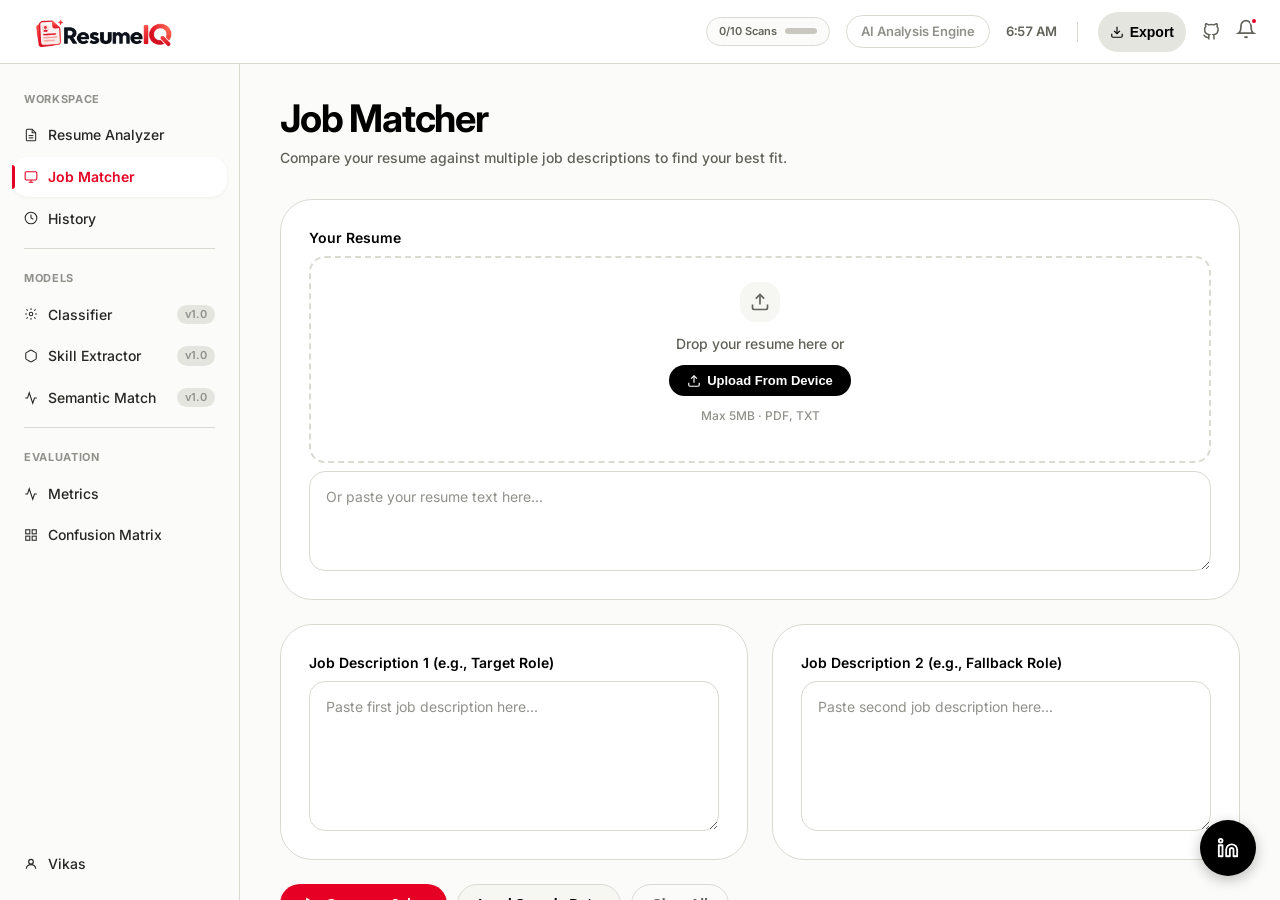
==== frontend/job-matcher.html @ 4752c7f6 "add frontend templates and styles" ====
<!DOCTYPE html>
<html lang="en">
<head>
<meta charset="UTF-8">
<meta name="viewport" content="width=device-width, initial-scale=1, viewport-fit=cover">
<title>Job Matcher — ResumeIQ</title>
<link rel="preconnect" href="https://fonts.googleapis.com">
<link rel="preconnect" href="https://fonts.gstatic.com" crossorigin>
<link href="https://fonts.googleapis.com/css2?family=Inter:wght@400;500;600;700&display=swap" rel="stylesheet">
<link rel="stylesheet" href="styles.css">
  <link rel="icon" type="image/png" href="logo-square.png">
</head>
<body>
<div class="shell">

<header class="topbar">
  <a href="index.html" class="topbar-brand">
    <img src="logo-wide.png" alt="ResumeIQ" style="height: 54px; object-fit: contain; margin-top: 4px;">
  </a>

  <div class="topbar-right" style="display: flex; align-items: center; gap: 16px;">
    <!-- Usage Meter -->
    <div class="usage-meter" title="3/10 Free Scans Used" style="display: flex; align-items: center; gap: 8px; background: var(--surface-soft); border: 1px solid var(--hairline); padding: 6px 12px; border-radius: 20px;">
      <div class="usage-text" style="font-size: 11px; font-weight: 600; color: var(--mute);">3/10 Scans</div>
      <div class="usage-bar-bg" style="width: 32px; height: 6px; background: var(--stone); border-radius: 3px; overflow: hidden;">
        <div class="usage-bar-fill" style="height: 100%; width: 30%; background: var(--primary); border-radius: 3px;"></div>
      </div>
    </div>

    <!-- Badge -->
    <span class="badge-model">AI Analysis Engine</span>

    <!-- Clock -->
    <div class="topbar-clock" id="topbarClock" style="font-weight: 600; color: var(--mute);">--:--</div>

    <div style="width: 1px; height: 20px; background: var(--hairline); margin: 0 4px;"></div>

    <!-- Export -->
    <button class="btn-secondary" style="padding: 6px 12px; gap: 6px;" onclick="window.print()">
      <svg width="14" height="14" viewBox="0 0 24 24" fill="none" stroke="currentColor" stroke-width="2"><path d="M21 15v4a2 2 0 0 1-2 2H5a2 2 0 0 1-2-2v-4"/><polyline points="7 10 12 15 17 10"/><line x1="12" y1="15" x2="12" y2="3"/></svg>
      Export
    </button>

    <!-- Github -->
    <a href="https://github.com/Mrvikas06/ResumeIQ" target="_blank" class="topbar-github" title="View Source on GitHub" style="color: var(--mute);">
      <svg width="18" height="18" viewBox="0 0 24 24" fill="none" stroke="currentColor" stroke-width="2"><path d="M9 19c-5 1.5-5-2.5-7-3m14 6v-3.87a3.37 3.37 0 0 0-.94-2.61c3.14-.35 6.44-1.54 6.44-7A5.44 5.44 0 0 0 20 4.77 5.07 5.07 0 0 0 19.91 1S18.73.65 16 2.48a13.38 13.38 0 0 0-7 0C6.27.65 5.09 1 5.09 1A5.07 5.07 0 0 0 5 4.77a5.44 5.44 0 0 0-1.5 3.78c0 5.42 3.3 6.61 6.44 7A3.37 3.37 0 0 0 9 18.13V22"/></svg>
    </a>

    <!-- Notifications -->
    <div class="nav-icon-btn" style="position: relative; cursor: pointer; color: var(--mute);" onclick="window.showToast('You have 1 new job match notification!')" title="Notifications">
      <svg width="20" height="20" viewBox="0 0 24 24" fill="none" stroke="currentColor" stroke-width="2"><path d="M18 8A6 6 0 0 0 6 8c0 7-3 9-3 9h18s-3-2-3-9"/><path d="M13.73 21a2 2 0 0 1-3.46 0"/></svg>
      <div style="position: absolute; top: -2px; right: -2px; width: 8px; height: 8px; background: var(--primary); border-radius: 50%; border: 2px solid var(--canvas);"></div>
    </div>
  </div>
</header>

<nav class="sidebar">
  <div class="sidebar-label">Workspace</div>
  <a href="index.html" class="sidebar-item">
    <svg width="14" height="14" viewBox="0 0 24 24" fill="none" stroke="currentColor" stroke-width="1.8"><path d="M14 2H6a2 2 0 0 0-2 2v16a2 2 0 0 0 2 2h12a2 2 0 0 0 2-2V8z"/><polyline points="14 2 14 8 20 8"/><line x1="16" y1="13" x2="8" y2="13"/><line x1="16" y1="17" x2="8" y2="17"/></svg>
    Resume Analyzer
  </a>
  <a href="job-matcher.html" class="sidebar-item active">
    <svg width="14" height="14" viewBox="0 0 24 24" fill="none" stroke="currentColor" stroke-width="1.8"><rect x="2" y="3" width="20" height="14" rx="2"/><path d="M8 21h8M12 17v4"/></svg>
    Job Matcher
  </a>
  <a href="history.html" class="sidebar-item">
    <svg width="14" height="14" viewBox="0 0 24 24" fill="none" stroke="currentColor" stroke-width="1.8"><circle cx="12" cy="12" r="10"/><polyline points="12 6 12 12 16 14"/></svg>
    History
  </a>
  <div class="sidebar-divider"></div>
  <div class="sidebar-label">Models</div>
  <a href="classifier.html" class="sidebar-item"><svg width="14" height="14" viewBox="0 0 24 24" fill="none" stroke="currentColor" stroke-width="1.8"><circle cx="12" cy="12" r="3"/><path d="M12 2v3M12 19v3M4.22 4.22l2.12 2.12M17.66 17.66l2.12 2.12M2 12h3M19 12h3M4.22 19.78l2.12-2.12M17.66 6.34l2.12-2.12"/></svg>Classifier<span class="sidebar-tag">v1.0</span></a>
  <a href="skill-extractor.html" class="sidebar-item"><svg width="14" height="14" viewBox="0 0 24 24" fill="none" stroke="currentColor" stroke-width="1.8"><path d="M21 16V8a2 2 0 0 0-1-1.73l-7-4a2 2 0 0 0-2 0l-7 4A2 2 0 0 0 3 8v8a2 2 0 0 0 1 1.73l7 4a2 2 0 0 0 2 0l7-4A2 2 0 0 0 21 16z"/></svg>Skill Extractor<span class="sidebar-tag">v1.0</span></a>
  <a href="semantic-match.html" class="sidebar-item"><svg width="14" height="14" viewBox="0 0 24 24" fill="none" stroke="currentColor" stroke-width="1.8"><path d="M22 12h-4l-3 9L9 3l-3 9H2"/></svg>Semantic Match<span class="sidebar-tag">v1.0</span></a>
  <div class="sidebar-divider"></div>
  <div class="sidebar-label">Evaluation</div>
  <a href="metrics.html" class="sidebar-item"><svg width="14" height="14" viewBox="0 0 24 24" fill="none" stroke="currentColor" stroke-width="1.8"><polyline points="22 12 18 12 15 21 9 3 6 12 2 12"/></svg>Metrics</a>
  <a href="confusion-matrix.html" class="sidebar-item"><svg width="14" height="14" viewBox="0 0 24 24" fill="none" stroke="currentColor" stroke-width="1.8"><rect x="3" y="3" width="7" height="7"/><rect x="14" y="3" width="7" height="7"/><rect x="14" y="14" width="7" height="7"/><rect x="3" y="14" width="7" height="7"/></svg>Confusion Matrix</a>

  <div style="margin-top: auto;"></div>
  <a href="#" class="sidebar-item" id="profileBtn" style="margin-top: 8px;">
    <svg width="14" height="14" viewBox="0 0 24 24" fill="none" stroke="currentColor" stroke-width="2"><circle cx="12" cy="8" r="4"/><path d="M4 20c0-4 3.6-7 8-7s8 3 8 7"/></svg>
    Vikas
  </a>
</nav>

<main class="main">
<div class="page">
  <div class="page-header">
    <h1>Job Matcher</h1>
    <p>Compare your resume against multiple job descriptions to find your best fit.</p>
  </div>

  <div class="card" style="margin-bottom: 24px;">
    <div class="field-group">
      <div class="field-label">Your Resume</div>
      <div class="upload-zone" id="resumeDropZone">
        <input type="file" id="resumeFile" accept=".pdf,.txt" hidden>
        <div class="upload-icon">
          <svg width="20" height="20" viewBox="0 0 24 24" fill="none" stroke="currentColor" stroke-width="2"><path d="M21 15v4a2 2 0 0 1-2 2H5a2 2 0 0 1-2-2v-4"/><polyline points="17 8 12 3 7 8"/><line x1="12" y1="3" x2="12" y2="15"/></svg>
        </div>
        <div class="upload-text">Drop your resume here or</div>
        <button class="upload-btn" type="button" id="resumeUploadBtn">
          <svg width="14" height="14" viewBox="0 0 24 24" fill="none" stroke="currentColor" stroke-width="2"><path d="M21 15v4a2 2 0 0 1-2 2H5a2 2 0 0 1-2-2v-4"/><polyline points="17 8 12 3 7 8"/><line x1="12" y1="3" x2="12" y2="15"/></svg>
          Upload From Device
        </button>
        <div class="upload-meta">Max 5MB · PDF, TXT</div>
        <div class="upload-filename" id="resumeFileName"></div>
      </div>
      <textarea id="resumeInput" placeholder="Or paste your resume text here..." style="min-height:100px;"></textarea>
    </div>
  </div>

  <div class="input-grid">
    <div class="card">
      <div class="field-group">
        <div class="field-label">Job Description 1 (e.g., Target Role)</div>
        <textarea id="jmJob1" placeholder="Paste first job description here..." style="min-height:150px;"></textarea>
      </div>
    </div>
    <div class="card">
      <div class="field-group">
        <div class="field-label">Job Description 2 (e.g., Fallback Role)</div>
        <textarea id="jmJob2" placeholder="Paste second job description here..." style="min-height:150px;"></textarea>
      </div>
    </div>
  </div>

  <div class="action-bar" style="margin-top:24px;">
    <button class="btn-primary" id="jmAnalyzeBtn" onclick="runJobMatch()">
      <svg width="14" height="14" viewBox="0 0 24 24" fill="none" stroke="currentColor" stroke-width="2.5"><polygon points="5 3 19 12 5 21 5 3"/></svg>
      Compare Jobs
    </button>
    <button class="btn-demo" onclick="loadJMDemo()" type="button">Load Sample Data</button>
    <button class="btn-clear" onclick="clearJMAll()" type="button">Clear All</button>
  </div>

  <div class="loader" id="jmLoader">
    <div class="spinner"></div>
    <div class="loader-text">Analyzing multiple jobs...</div>
  </div>

  <div class="results" id="jmResults">
    <div class="input-grid" id="jmComparisonGrid">
      <!-- Injected via JS -->
    </div>
  </div>

  <script src="app.js"></script>
  <script>
    function clearJMAll() {
      document.getElementById("resumeInput").value = "";
      document.getElementById("jmJob1").value = "";
      document.getElementById("jmJob2").value = "";
      document.getElementById("jmResults").classList.remove("visible");
      
      const fileInput = document.getElementById("resumeFile");
      if (fileInput) fileInput.value = "";
      
      const fileName = document.getElementById("resumeFileName");
      if (fileName) fileName.textContent = "";
      
      const zone = document.getElementById("resumeDropZone");
      if (zone) zone.classList.remove("has-file");
    }

    function loadJMDemo() {
      document.getElementById("resumeInput").value = `Vikas Kumar Singh — Full-Stack Developer & AI Builder

SKILLS
Python, PyTorch, scikit-learn, Hugging Face, transformers, NLP, deep learning, MLflow, FastAPI, React, TypeScript, PostgreSQL, Docker, AWS, Git, REST API

EXPERIENCE
AI Resume Intelligence Platform — Personal Project
• Built end-to-end ML pipeline: TF-IDF + Logistic Regression classifier for resume categorization
• Implemented semantic matching using cosine similarity for resume-JD alignment scoring`;
      document.getElementById("jmJob1").value = `AI/ML Engineer — TechCorp Inc.
REQUIRED SKILLS
• Python (3+ years)
• PyTorch or TensorFlow
• NLP and text processing
• FastAPI or Flask for model serving
• AWS (EC2, S3, Lambda)
• Docker and containerization
• MLflow for experiment tracking`;
      document.getElementById("jmJob2").value = `Data Scientist — Analytics Ltd.
REQUIRED SKILLS
• Python and R
• Data visualization (Tableau, PowerBI)
• SQL and database management
• scikit-learn, pandas, numpy
• A/B testing and statistical analysis`;
    }

    async function runJobMatch() {
      const resume = document.getElementById("resumeInput").value.trim();
      const job1 = document.getElementById("jmJob1").value.trim();
      const job2 = document.getElementById("jmJob2").value.trim();

      if (!resume || !job1 || !job2) {
        alert("Please paste your resume and both job descriptions.");
        return;
      }

      document.getElementById("jmLoader").classList.add("visible");
      document.getElementById("jmResults").classList.remove("visible");
      document.getElementById("jmAnalyzeBtn").disabled = true;

      try {
        const [res1, res2] = await Promise.all([
          fetch(API + "/api/v1/resume/analyze", {
            method: "POST",
            headers: { "Content-Type": "application/json" },
            body: JSON.stringify({ resume_text: resume, job_description: job1 }),
          }).then(r => r.json()),
          fetch(API + "/api/v1/resume/analyze", {
            method: "POST",
            headers: { "Content-Type": "application/json" },
            body: JSON.stringify({ resume_text: resume, job_description: job2 }),
          }).then(r => r.json())
        ]);

        renderMatch(res1, res2);

        document.getElementById("jmLoader").classList.remove("visible");
        document.getElementById("jmResults").classList.add("visible");
      } catch (err) {
        document.getElementById("jmLoader").classList.remove("visible");
        alert("Comparison failed: " + err.message);
      } finally {
        document.getElementById("jmAnalyzeBtn").disabled = false;
      }
    }

    function renderMatch(data1, data2) {
      const grid = document.getElementById("jmComparisonGrid");
      grid.innerHTML = [data1, data2].map((data, i) => {
        const score = data.matching.match_score;
        const col = score >= 70 ? '#4ade80' : score >= 45 ? '#fbbf24' : '#f87171';
        return `
          <div class="card" style="border-top: 4px solid ${col}">
            <h3 style="margin-bottom:12px;">Job ${i + 1} Match</h3>
            <div style="font-size:36px; font-weight:700; color:${col}; margin-bottom:16px;">${score}%</div>
            
            <div class="skill-row">
              <div class="skill-name">Semantic</div>
              <div class="skill-bar-wrap"><div class="skill-bar-fill" style="width:${data.matching.semantic_score}%;background:#a78bfa"></div></div>
              <div class="skill-pct">${data.matching.semantic_score}%</div>
            </div>
            
            <div class="skill-row" style="margin-bottom:20px;">
              <div class="skill-name">Skill Overlap</div>
              <div class="skill-bar-wrap"><div class="skill-bar-fill" style="width:${data.matching.skill_score}%;background:#22d3ee"></div></div>
              <div class="skill-pct">${data.matching.skill_score}%</div>
            </div>

            <div style="font-size:14px; color:var(--ink); font-weight:600; margin-bottom:8px;">Missing Skills:</div>
            <div class="chips">
              ${data.matching.missing_skills.length ? data.matching.missing_skills.map(s => `<span class="chip missing">${s}</span>`).join('') : '<span style="color:var(--mute);font-size:13px;">None!</span>'}
            </div>
          </div>
        `;
      }).join('');
    }
  </script>
</div>
</main>

</div>
<script src="profile.js"></script>
</body>
</html>
---- frontend/styles.css ----
@import url('https://fonts.googleapis.com/css2?family=Inter:wght@400;500;600;700&display=swap');

:root {
  --canvas: #ffffff;
  --surface-soft: #fbfbf9;
  --surface-card: #f6f6f3;
  --primary: #e60023;
  --primary-pressed: #cc001f;
  --secondary-bg: #e5e5e0;
  --secondary-pressed: #c8c8c1;
  --hairline: #dadad3;
  --hairline-soft: #e5e5e0;

  --ink: #000000;
  --body: #33332e;
  --charcoal: #262622;
  --mute: #62625b;
  --ash: #91918c;
  --stone: #c8c8c1;
  --on-primary: #ffffff;
  --on-secondary: #000000;

  --green: #103c25;
  --green-bg: #c7f0da;
  --red: #9e0a0a;
  --red-bg: #ffe6e6;
  --yellow: #7a5c00;
  --yellow-bg: #fdf2d1;

  --radius-md: 16px;
  --radius-lg: 32px;
  --radius-full: 9999px;

  --font-sans: 'Inter', -apple-system, system-ui, 'Segoe UI', Roboto, sans-serif;
}

*, *::before, *::after { box-sizing: border-box; margin: 0; padding: 0; }

html {
  font-family: var(--font-sans);
  background: var(--canvas);
  color: var(--body);
  font-size: 16px;
  -webkit-font-smoothing: antialiased;
  -moz-osx-font-smoothing: grayscale;
}
body { line-height: 1.4; }

::-webkit-scrollbar { width: 6px; }
::-webkit-scrollbar-track { background: transparent; }
::-webkit-scrollbar-thumb { background: var(--stone); border-radius: var(--radius-full); }

/* ═══ SHELL LAYOUT ═══ */
.shell {
  display: grid;
  grid-template-columns: 240px 1fr;
  grid-template-rows: 64px 1fr;
  height: 100dvh;
  overflow: hidden;
}

/* ═══ TOPBAR ═══ */
.topbar {
  grid-column: 1 / -1;
  display: flex;
  align-items: center;
  justify-content: space-between;
  padding: 0 24px;
  background: var(--canvas);
  border-bottom: 1px solid var(--hairline);
  position: sticky;
  top: 0;
  z-index: 50;
}
.topbar-brand {
  display: flex;
  align-items: center;
  gap: 10px;
  font-weight: 800;
  font-size: 20px;
  color: var(--ink);
  letter-spacing: -0.5px;
  text-decoration: none;
}
.topbar-center {
  display: flex;
  align-items: center;
  gap: 24px;
  flex: 1;
  justify-content: center;
  padding: 0 40px;
}
.topbar-clock {
  font-size: 13px;
  font-weight: 600;
  color: var(--mute);
  font-variant-numeric: tabular-nums;
}
.topbar-search {
  position: relative;
  width: 280px;
}
.topbar-search svg {
  position: absolute;
  left: 12px;
  top: 50%;
  transform: translateY(-50%);
  color: var(--mute);
}
.topbar-search input {
  width: 100%;
  padding: 8px 16px 8px 36px;
  border-radius: var(--radius-full);
  border: 1px solid var(--hairline);
  background: var(--surface-card);
  font-size: 13px;
  font-family: inherit;
  color: var(--ink);
  outline: none;
  transition: all 0.2s;
}
.topbar-search input:focus {
  border-color: var(--primary);
  box-shadow: 0 0 0 3px rgba(225, 29, 72, 0.1);
}
.topbar-github {
  color: var(--mute);
  display: flex;
  align-items: center;
  justify-content: center;
  transition: color 0.2s;
}
.topbar-github:hover {
  color: var(--ink);
}
.brand-dot {
  width: 32px; height: 32px;
  border-radius: 8px;
  background: var(--ink);
  color: #fff;
  display: grid; place-items: center;
  font-size: 16px; font-weight: 700;
}
.topbar-right {
  display: flex;
  align-items: center;
  gap: 16px;
}
.badge-model {
  font-size: 13px;
  font-weight: 600;
  color: var(--ash);
  background: transparent;
  border: 1px solid var(--hairline);
  padding: 6px 14px;
  border-radius: var(--radius-full);
}

/* ═══ SIDEBAR ═══ */
.sidebar {
  background: var(--surface-soft);
  border-right: 1px solid var(--hairline);
  padding: 16px 12px;
  overflow-y: auto;
  display: flex;
  flex-direction: column;
  gap: 2px;
}
.sidebar-label {
  font-size: 11px;
  font-weight: 700;
  color: var(--ash);
  padding: 12px 12px 6px;
  text-transform: uppercase;
  letter-spacing: 0.06em;
}
.sidebar-item {
  display: flex;
  align-items: center;
  gap: 10px;
  padding: 10px 12px;
  border-radius: var(--radius-md);
  cursor: pointer;
  color: var(--charcoal);
  font-size: 14px;
  font-weight: 500;
  text-decoration: none;
  transition: all 0.15s;
  position: relative;
}
.sidebar-item:hover {
  background: var(--secondary-bg);
}
.sidebar-item.active {
  background: var(--canvas);
  color: var(--primary);
  font-weight: 600;
  box-shadow: 0 1px 3px rgba(0,0,0,0.06);
}
.sidebar-item.active::before {
  content: '';
  position: absolute;
  left: 0; top: 8px; bottom: 8px;
  width: 3px;
  background: var(--primary);
  border-radius: 0 3px 3px 0;
}
.sidebar-tag {
  margin-left: auto;
  font-size: 11px;
  font-weight: 600;
  color: var(--ash);
  background: var(--secondary-bg);
  padding: 2px 8px;
  border-radius: var(--radius-full);
}
.sidebar-divider {
  height: 1px;
  background: var(--hairline);
  margin: 8px 12px;
}

/* ═══ MAIN CONTENT ═══ */
.main {
  overflow-y: auto;
  background: var(--surface-soft);
}
.page {
  padding: 32px 40px;
  max-width: 1100px;
  margin: 0 auto;
}

.page-header { margin-bottom: 32px; }
.page-header h1 {
  font-size: 38px;
  font-weight: 700;
  letter-spacing: -1.2px;
  color: var(--ink);
  line-height: 1.2;
}
.page-header p {
  color: var(--mute);
  font-size: 14px;
  margin-top: 6px;
  font-weight: 500;
}

/* ═══ UPLOAD ZONE ═══ */
.input-grid {
  display: grid;
  grid-template-columns: 1fr 1fr;
  gap: 24px;
  margin-bottom: 24px;
}
.field-group { display: flex; flex-direction: column; gap: 8px; }
.field-label {
  font-size: 14px;
  color: var(--ink);
  font-weight: 600;
}

.upload-zone {
  border: 2px dashed var(--hairline);
  border-radius: var(--radius-md);
  padding: 24px;
  display: flex;
  flex-direction: column;
  align-items: center;
  justify-content: center;
  gap: 12px;
  cursor: pointer;
  transition: all 0.2s;
  background: var(--canvas);
  min-height: 120px;
  text-align: center;
}
.upload-zone:hover {
  border-color: var(--primary);
  background: #fff5f5;
}
.upload-zone.drag-over {
  border-color: var(--primary);
  background: #fff0f0;
  border-style: solid;
}
.upload-zone.has-file {
  border-color: var(--green);
  border-style: solid;
  background: var(--green-bg);
}
.upload-icon {
  width: 40px; height: 40px;
  background: var(--surface-card);
  border-radius: var(--radius-md);
  display: grid; place-items: center;
  color: var(--mute);
}
.upload-zone.has-file .upload-icon {
  background: var(--green);
  color: var(--on-primary);
}
.upload-text {
  font-size: 14px;
  color: var(--mute);
  font-weight: 500;
}
.upload-text strong {
  color: var(--ink);
  font-weight: 600;
}
.upload-btn {
  display: inline-flex;
  align-items: center;
  gap: 6px;
  background: var(--ink);
  color: var(--on-primary);
  font-size: 13px;
  font-weight: 700;
  border: none;
  border-radius: var(--radius-full);
  padding: 8px 18px;
  cursor: pointer;
  transition: background 0.15s;
}
.upload-btn:hover { background: var(--charcoal); }
.upload-meta {
  font-size: 12px;
  color: var(--ash);
  font-weight: 500;
}
.upload-filename {
  font-size: 13px;
  color: var(--green);
  font-weight: 600;
}

textarea {
  width: 100%;
  background: var(--canvas);
  border: 1px solid var(--hairline);
  border-radius: var(--radius-md);
  color: var(--ink);
  font-family: var(--font-sans);
  font-size: 14px;
  padding: 14px 16px;
  resize: vertical;
  outline: none;
  transition: all 0.15s;
  line-height: 1.5;
  min-height: 160px;
}
textarea:focus {
  border-color: var(--ink);
  box-shadow: 0 0 0 3px rgba(0,0,0,0.06);
}
textarea::placeholder { color: var(--ash); }

/* ═══ BUTTONS ═══ */
.btn-primary {
  display: inline-flex;
  align-items: center;
  justify-content: center;
  gap: 8px;
  background: var(--primary);
  color: var(--on-primary);
  font-weight: 700;
  font-size: 14px;
  border: none;
  border-radius: var(--radius-full);
  padding: 10px 24px;
  cursor: pointer;
  transition: background 0.15s;
  height: 40px;
}
.btn-primary:hover { background: var(--primary-pressed); }
.btn-primary:disabled { background: var(--secondary-bg); color: var(--ash); cursor: not-allowed; }

.btn-secondary {
  display: inline-flex;
  align-items: center;
  justify-content: center;
  gap: 6px;
  background: var(--secondary-bg);
  color: var(--on-secondary);
  font-weight: 700;
  font-size: 14px;
  border: none;
  border-radius: var(--radius-full);
  padding: 10px 20px;
  cursor: pointer;
  transition: background 0.15s;
  height: 40px;
}
.btn-secondary:hover { background: var(--secondary-pressed); }

.btn-demo, .btn-clear {
  display: inline-flex;
  align-items: center;
  justify-content: center;
  gap: 6px;
  font-weight: 600;
  font-size: 14px;
  border-radius: var(--radius-full);
  padding: 10px 20px;
  cursor: pointer;
  transition: all 0.15s;
  height: 40px;
}
.btn-demo {
  background: var(--surface-card);
  color: var(--ink);
  border: 1px solid var(--hairline);
}
.btn-demo:hover {
  background: var(--secondary-bg);
  border-color: var(--stone);
}
.btn-clear {
  background: transparent;
  color: var(--mute);
  border: 1px solid var(--hairline);
}
.btn-clear:hover {
  background: var(--red-bg);
  color: var(--red);
  border-color: var(--red);
}

.action-bar {
  display: flex;
  gap: 10px;
  align-items: center;
  flex-wrap: wrap;
}

/* ═══ RESULTS ═══ */
.results {
  display: none;
  flex-direction: column;
  gap: 24px;
  margin-top: 40px;
}
.results.visible { display: flex; }

/* ═══ CARDS ═══ */
.card {
  background: var(--canvas);
  border: 1px solid var(--hairline);
  border-radius: var(--radius-lg);
  padding: 28px;
}
.card-title {
  font-size: 18px;
  font-weight: 600;
  color: var(--ink);
  margin-bottom: 20px;
}

/* ═══ ATS HERO ═══ */
.ats-hero {
  background: var(--canvas);
  border: 1px solid var(--hairline);
  border-radius: var(--radius-lg);
  padding: 28px;
  display: grid;
  grid-template-columns: auto 1fr auto;
  gap: 28px;
  align-items: center;
}
.ring-wrap {
  position: relative;
  width: 110px; height: 110px;
  flex-shrink: 0;
}
.ring-wrap svg { transform: rotate(-90deg); }
.ring-bg { stroke: var(--hairline); }
.ring-label {
  position: absolute; inset: 0;
  display: flex; flex-direction: column;
  align-items: center; justify-content: center;
}
.score-num {
  font-size: 32px; font-weight: 700;
  letter-spacing: -1.2px; color: var(--ink); line-height: 1;
}
.score-sub {
  font-size: 12px; color: var(--mute);
  font-weight: 600; margin-top: 2px;
}
.hero-meta h2 {
  font-size: 22px; font-weight: 700;
  letter-spacing: -0.5px; color: var(--ink); margin-bottom: 6px;
}
.hero-meta p { font-size: 14px; color: var(--mute); max-width: 460px; }
.hero-right { display: flex; flex-direction: column; align-items: flex-end; gap: 6px; }

.verdict-chip {
  display: inline-flex; align-items: center; gap: 6px;
  font-size: 13px; font-weight: 700;
  padding: 6px 14px; border-radius: var(--radius-full);
}
.verdict-chip.good { background: var(--green-bg); color: var(--green); }
.verdict-chip.warn { background: var(--yellow-bg); color: var(--yellow); }
.verdict-chip.bad { background: var(--red-bg); color: var(--red); }

/* ═══ METRICS ROW ═══ */
.metrics-row { display: grid; grid-template-columns: repeat(3, 1fr); gap: 16px; }
.metric-card {
  background: var(--canvas);
  border: 1px solid var(--hairline);
  border-radius: var(--radius-md); padding: 20px;
}
.mc-label { font-size: 12px; color: var(--mute); font-weight: 600; text-transform: uppercase; letter-spacing: 0.04em; }
.mc-val { font-size: 32px; font-weight: 700; letter-spacing: -1.2px; margin: 6px 0; color: var(--ink); }
.mc-bar { height: 6px; background: var(--surface-card); border-radius: var(--radius-full); overflow: hidden; }
.mc-bar-fill { height: 100%; border-radius: var(--radius-full); transition: width 0.7s cubic-bezier(0.22, 1, 0.36, 1); }

/* ═══ PROS & CONS ═══ */
.section-label {
  font-size: 12px; font-weight: 700; color: var(--ash);
  text-transform: uppercase; letter-spacing: 0.06em; margin-bottom: 12px;
}
.pc-grid { display: grid; grid-template-columns: 1fr 1fr; gap: 16px; }
.pc-card {
  background: var(--canvas); border: 1px solid var(--hairline);
  border-radius: var(--radius-lg); padding: 24px;
}
.pc-head {
  display: flex; align-items: center; gap: 8px;
  font-size: 16px; font-weight: 600; color: var(--ink); margin-bottom: 16px;
}
.pc-item {
  display: flex; align-items: flex-start; gap: 10px;
  font-size: 14px; color: var(--body); margin-bottom: 10px; line-height: 1.5;
}
.pc-dot { width: 7px; height: 7px; border-radius: var(--radius-full); flex-shrink: 0; margin-top: 6px; }
.pros .pc-dot { background: var(--green); }
.cons .pc-dot { background: var(--red); }

/* ═══ SKILL BARS ═══ */
.skill-row { display: flex; align-items: center; gap: 14px; margin-bottom: 10px; }
.skill-name { font-size: 13px; font-weight: 600; min-width: 130px; color: var(--ink); }
.skill-bar-wrap { flex: 1; height: 7px; background: var(--surface-card); border-radius: var(--radius-full); overflow: hidden; }
.skill-bar-fill { height: 100%; border-radius: var(--radius-full); transition: width 0.6s cubic-bezier(0.22, 1, 0.36, 1); }
.skill-pct { font-size: 13px; color: var(--mute); min-width: 36px; text-align: right; font-weight: 600; }

/* ═══ CHIPS ═══ */
.chips { display: flex; flex-wrap: wrap; gap: 8px; margin-top: 8px; }
.chip {
  font-size: 13px; font-weight: 600;
  padding: 6px 14px; border-radius: var(--radius-full); white-space: nowrap;
}
.chip.matched { background: var(--ink); color: var(--on-primary); }
.chip.missing { background: var(--canvas); color: var(--red); border: 1px solid var(--red-bg); }
.chip.extra { background: var(--surface-card); color: var(--mute); }
.chips-section { margin-top: 20px; }
.chips-label { font-size: 12px; color: var(--ash); font-weight: 600; text-transform: uppercase; letter-spacing: 0.04em; margin-bottom: 6px; }

/* ═══ MODEL TABLE ═══ */
.model-row {
  display: grid; grid-template-columns: 160px 1fr auto;
  align-items: center; gap: 14px; padding: 10px 0;
  border-bottom: 1px solid var(--hairline);
}
.model-row:last-child { border-bottom: none; }
.mr-name { font-size: 13px; font-weight: 600; color: var(--ink); }
.mr-type { font-size: 13px; color: var(--mute); }
.mr-val { font-size: 14px; font-weight: 700; color: var(--primary); }

/* ═══ RECOMMENDATION ═══ */
.reco-box {
  background: var(--canvas); border: 1px solid var(--hairline);
  border-radius: var(--radius-md); padding: 20px;
  font-size: 14px; color: var(--body); line-height: 1.6;
}
.reco-box strong { color: var(--ink); font-weight: 700; }

/* ═══ LOADER ═══ */
.loader {
  display: none; flex-direction: column;
  align-items: center; gap: 16px; padding: 64px 0;
}
.loader.visible { display: flex; }
.spinner {
  width: 40px; height: 40px;
  border: 3px solid var(--hairline);
  border-top-color: var(--primary);
  border-radius: var(--radius-full);
  animation: spin 0.7s linear infinite;
}
@keyframes spin { to { transform: rotate(360deg); } }
.loader-text { font-size: 14px; font-weight: 600; color: var(--mute); }

/* ═══ COMING SOON PAGE ═══ */
.coming-soon {
  display: flex; flex-direction: column;
  align-items: center; justify-content: center;
  text-align: center; padding: 80px 40px; gap: 16px;
}
.coming-soon-icon {
  width: 64px; height: 64px;
  background: var(--surface-card);
  border-radius: var(--radius-lg);
  display: grid; place-items: center;
  color: var(--ash);
}
.coming-soon h2 { font-size: 22px; font-weight: 700; color: var(--ink); }
.coming-soon p { font-size: 14px; color: var(--mute); max-width: 400px; }
.coming-soon .btn-secondary { margin-top: 8px; }

/* ═══ RESPONSIVE ═══ */
@media (max-width: 1024px) {
  .shell { grid-template-columns: 1fr; }
  .sidebar { display: none; }
  .page { padding: 24px 16px; }
  .ats-hero { grid-template-columns: 1fr; text-align: center; }
  .hero-right { align-items: center; }
  .input-grid, .metrics-row, .pc-grid { grid-template-columns: 1fr; }
}

/* ═══ PRINT STYLES ═══ */
@media print {
  .topbar, .sidebar, #toastContainer, .usage-meter, .nav-icon-btn, .topbar-github, .badge-model, .btn-secondary, .btn-primary { display: none !important; }
  .shell { display: block !important; height: auto !important; overflow: visible !important; }
  .main { overflow-y: visible !important; background: #fff !important; }
  body { background: #fff !important; color: #000 !important; }
  .page { max-width: 100% !important; margin: 0 !important; padding: 0 !important; box-shadow: none !important; }
  .card { box-shadow: none !important; border: 1px solid #ccc !important; break-inside: avoid; }
}
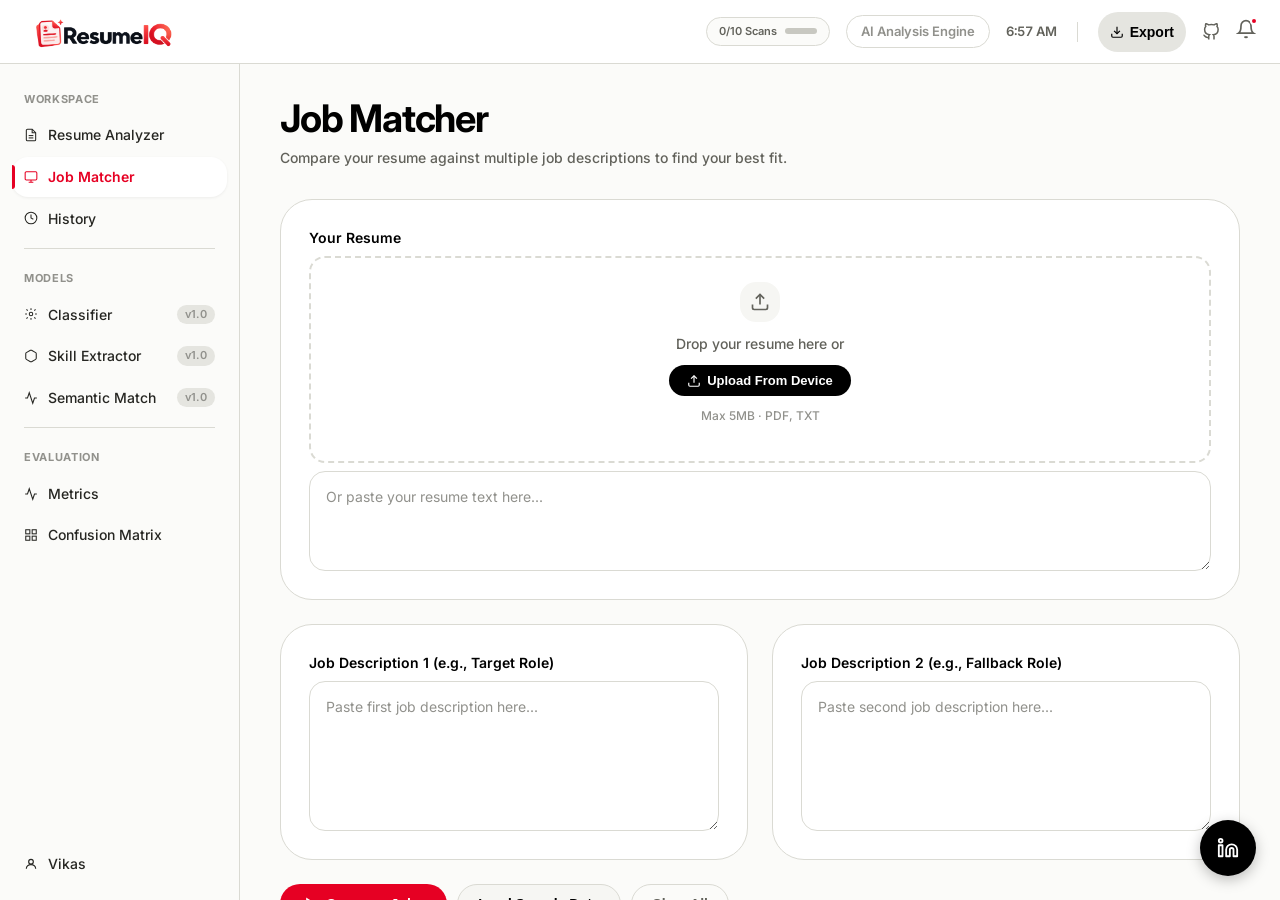
==== commit b68d3416: "Fix matcher errors" ====
--- a/frontend/job-matcher.html
+++ b/frontend/job-matcher.html
@@ -207,18 +207,23 @@
       document.getElementById("jmResults").classList.remove("visible");
       document.getElementById("jmAnalyzeBtn").disabled = true;
 
+      const analyzeJob = async (jobText) => {
+        const res = await fetch(API + "/api/v1/resume/analyze", {
+          method: "POST",
+          headers: { "Content-Type": "application/json" },
+          body: JSON.stringify({ resume_text: resume, job_description: jobText }),
+        });
+        if (!res.ok) {
+          const err = await res.json().catch(() => ({ detail: res.statusText }));
+          throw new Error(err.detail || `Backend error: ${res.status}`);
+        }
+        return res.json();
+      };
+
       try {
         const [res1, res2] = await Promise.all([
-          fetch(API + "/api/v1/resume/analyze", {
-            method: "POST",
-            headers: { "Content-Type": "application/json" },
-            body: JSON.stringify({ resume_text: resume, job_description: job1 }),
-          }).then(r => r.json()),
-          fetch(API + "/api/v1/resume/analyze", {
-            method: "POST",
-            headers: { "Content-Type": "application/json" },
-            body: JSON.stringify({ resume_text: resume, job_description: job2 }),
-          }).then(r => r.json())
+          analyzeJob(job1),
+          analyzeJob(job2)
         ]);
 
         renderMatch(res1, res2);
